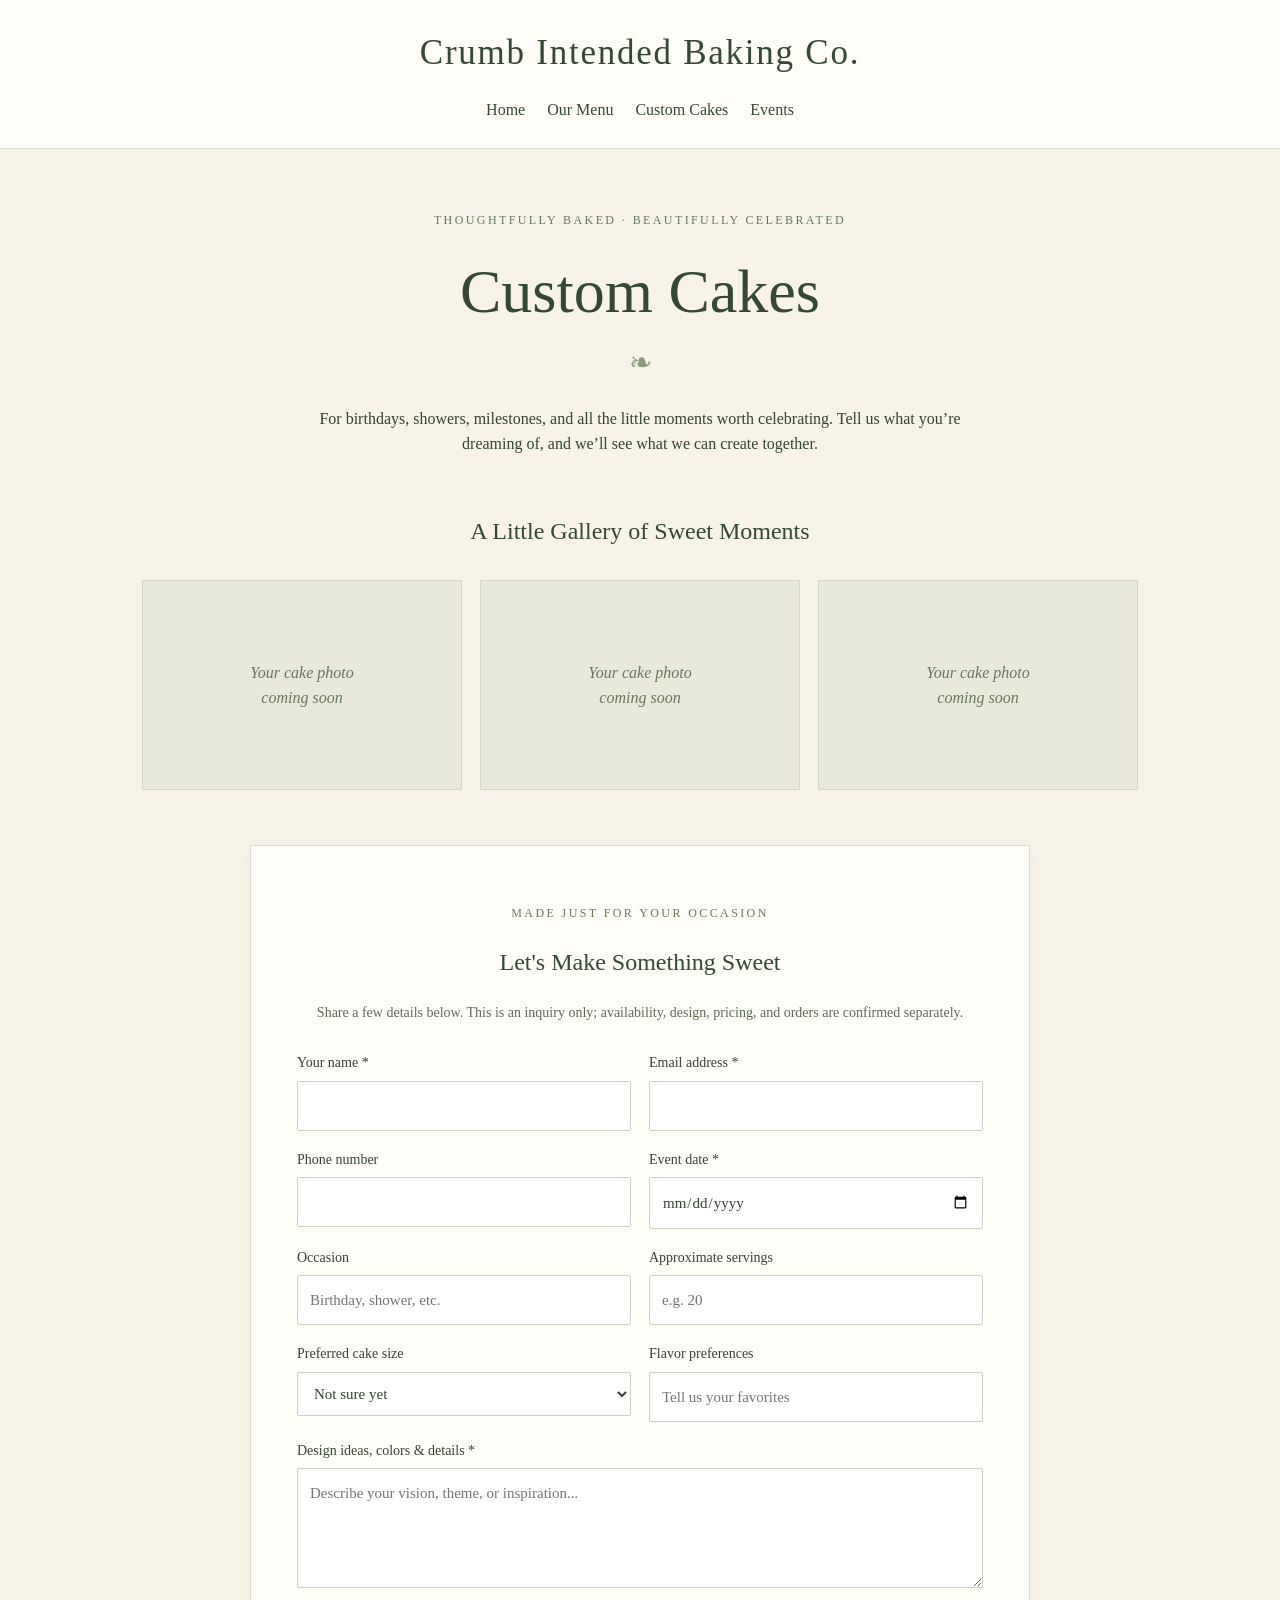
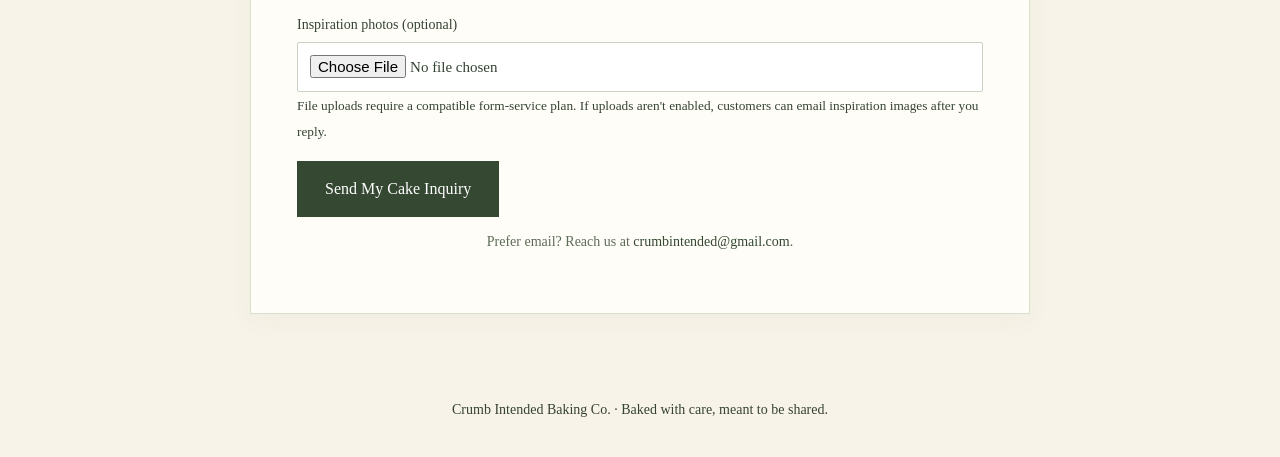
==== custom-cakes.html @ 1f12e5dc "Create custom-cakes.html" ====
<!doctype html>
<html lang="en">
<head>
<meta charset="utf-8"><meta name="viewport" content="width=device-width, initial-scale=1">
<title>Custom Cakes | Crumb Intended Baking Co.</title>
<style>
:root{--cream:#f8f3e8;--sage:#8c9b7b;--olive:#344832;--ink:#354334;--paper:#fffdf7}
*{box-sizing:border-box}body{margin:0;background:var(--cream);color:var(--ink);font-family:Georgia,serif;line-height:1.6}
header{text-align:center;background:var(--paper);padding:25px 15px;border-bottom:1px solid #d8ddcd}
.brand{font-size:clamp(22px,4vw,35px);letter-spacing:.05em;color:var(--olive)}
nav{display:flex;justify-content:center;gap:22px;flex-wrap:wrap;margin-top:16px}a{color:var(--olive);text-decoration:none}nav a:hover{text-decoration:underline}
main{max-width:1040px;margin:auto;padding:50px 22px}h1,h2{text-align:center;font-weight:normal;color:var(--olive)}h1{font-size:clamp(38px,6vw,62px);margin:0}
.eyebrow{text-align:center;letter-spacing:.2em;text-transform:uppercase;font-size:12px;color:#68795e}
.intro{text-align:center;max-width:650px;margin:20px auto 55px}.ornament{text-align:center;font-size:28px;color:var(--sage)}
.gallery{display:grid;grid-template-columns:repeat(3,1fr);gap:18px;margin:30px 0 55px}.placeholder{min-height:210px;background:#e8e9da;border:1px solid #d4d8c5;display:grid;place-items:center;text-align:center;padding:22px;color:#68775e;font-style:italic}
.card{background:var(--paper);border:1px solid #d9dece;padding:clamp(22px,4vw,46px);max-width:780px;margin:auto;box-shadow:0 6px 25px #3448320a}
.note{text-align:center;font-size:14px;color:#5d6b58}form{display:grid;grid-template-columns:1fr 1fr;gap:18px;margin-top:28px}
label{display:block;font-size:14px;margin-bottom:6px}input,select,textarea{width:100%;padding:12px;border:1px solid #cbd2c3;background:#fff;color:var(--ink);font:inherit;font-size:15px;border-radius:2px}textarea{min-height:120px;resize:vertical}
.full{grid-column:1/-1}button{background:var(--olive);color:white;border:0;padding:15px 28px;font:inherit;cursor:pointer}button:hover{background:#4e6848}
footer{text-align:center;padding:35px 15px;font-size:14px}footer a{text-decoration:underline}
@media(max-width:680px){.gallery{grid-template-columns:1fr}form{grid-template-columns:1fr}}
</style>
</head>
<body>
<header><div class="brand">Crumb Intended Baking Co.</div>
<nav><a href="index.html">Home</a><a href="menu.html">Our Menu</a><a href="custom-cakes.html" aria-current="page">Custom Cakes</a><a href="events.html">Events</a></nav></header>
<main>
<p class="eyebrow">Thoughtfully baked · Beautifully celebrated</p>
<h1>Custom Cakes</h1><div class="ornament">❧</div>
<p class="intro">For birthdays, showers, milestones, and all the little moments worth celebrating. Tell us what you’re dreaming of, and we’ll see what we can create together.</p>
<h2>A Little Gallery of Sweet Moments</h2>
<div class="gallery"><div class="placeholder">Your cake photo<br>coming soon</div><div class="placeholder">Your cake photo<br>coming soon</div><div class="placeholder">Your cake photo<br>coming soon</div></div>
<section class="card">
<p class="eyebrow">Made just for your occasion</p><h2>Let's Make Something Sweet</h2>
<p class="note">Share a few details below. This is an inquiry only; availability, design, pricing, and orders are confirmed separately.</p>
<!-- To activate: create a free Formspree form, then replace YOUR_FORM_ID in the action URL with your real form ID. Configure notifications to crumbintended@gmail.com in Formspree. -->
<form action="https://formspree.io/f/YOUR_FORM_ID" method="POST" enctype="multipart/form-data">
<div><label for="name">Your name *</label><input id="name" name="name" autocomplete="name" required></div>
<div><label for="email">Email address *</label><input id="email" name="email" type="email" autocomplete="email" required></div>
<div><label for="phone">Phone number</label><input id="phone" name="phone" type="tel" autocomplete="tel"></div>
<div><label for="date">Event date *</label><input id="date" name="event_date" type="date" required></div>
<div><label for="occasion">Occasion</label><input id="occasion" name="occasion" placeholder="Birthday, shower, etc."></div>
<div><label for="servings">Approximate servings</label><input id="servings" name="servings" type="number" min="1" placeholder="e.g. 20"></div>
<div><label for="size">Preferred cake size</label><select id="size" name="cake_size"><option value="">Not sure yet</option><option>6-inch round</option><option>8-inch round</option><option>10-inch round</option><option>Tiered cake</option><option>Other / please advise</option></select></div>
<div><label for="flavor">Flavor preferences</label><input id="flavor" name="flavors" placeholder="Tell us your favorites"></div>
<div class="full"><label for="design">Design ideas, colors & details *</label><textarea id="design" name="design_ideas" required placeholder="Describe your vision, theme, or inspiration..."></textarea></div>
<div class="full"><label for="photos">Inspiration photos (optional)</label><input id="photos" name="attachment" type="file" accept="image/*"><small>File uploads require a compatible form-service plan. If uploads aren't enabled, customers can email inspiration images after you reply.</small></div>
<div class="full"><button type="submit">Send My Cake Inquiry</button></div>
</form>
<p class="note">Prefer email? Reach us at <a href="mailto:crumbintended@gmail.com">crumbintended@gmail.com</a>.</p>
</section></main>
<footer>Crumb Intended Baking Co. · Baked with care, meant to be shared.</footer>
</body></html>
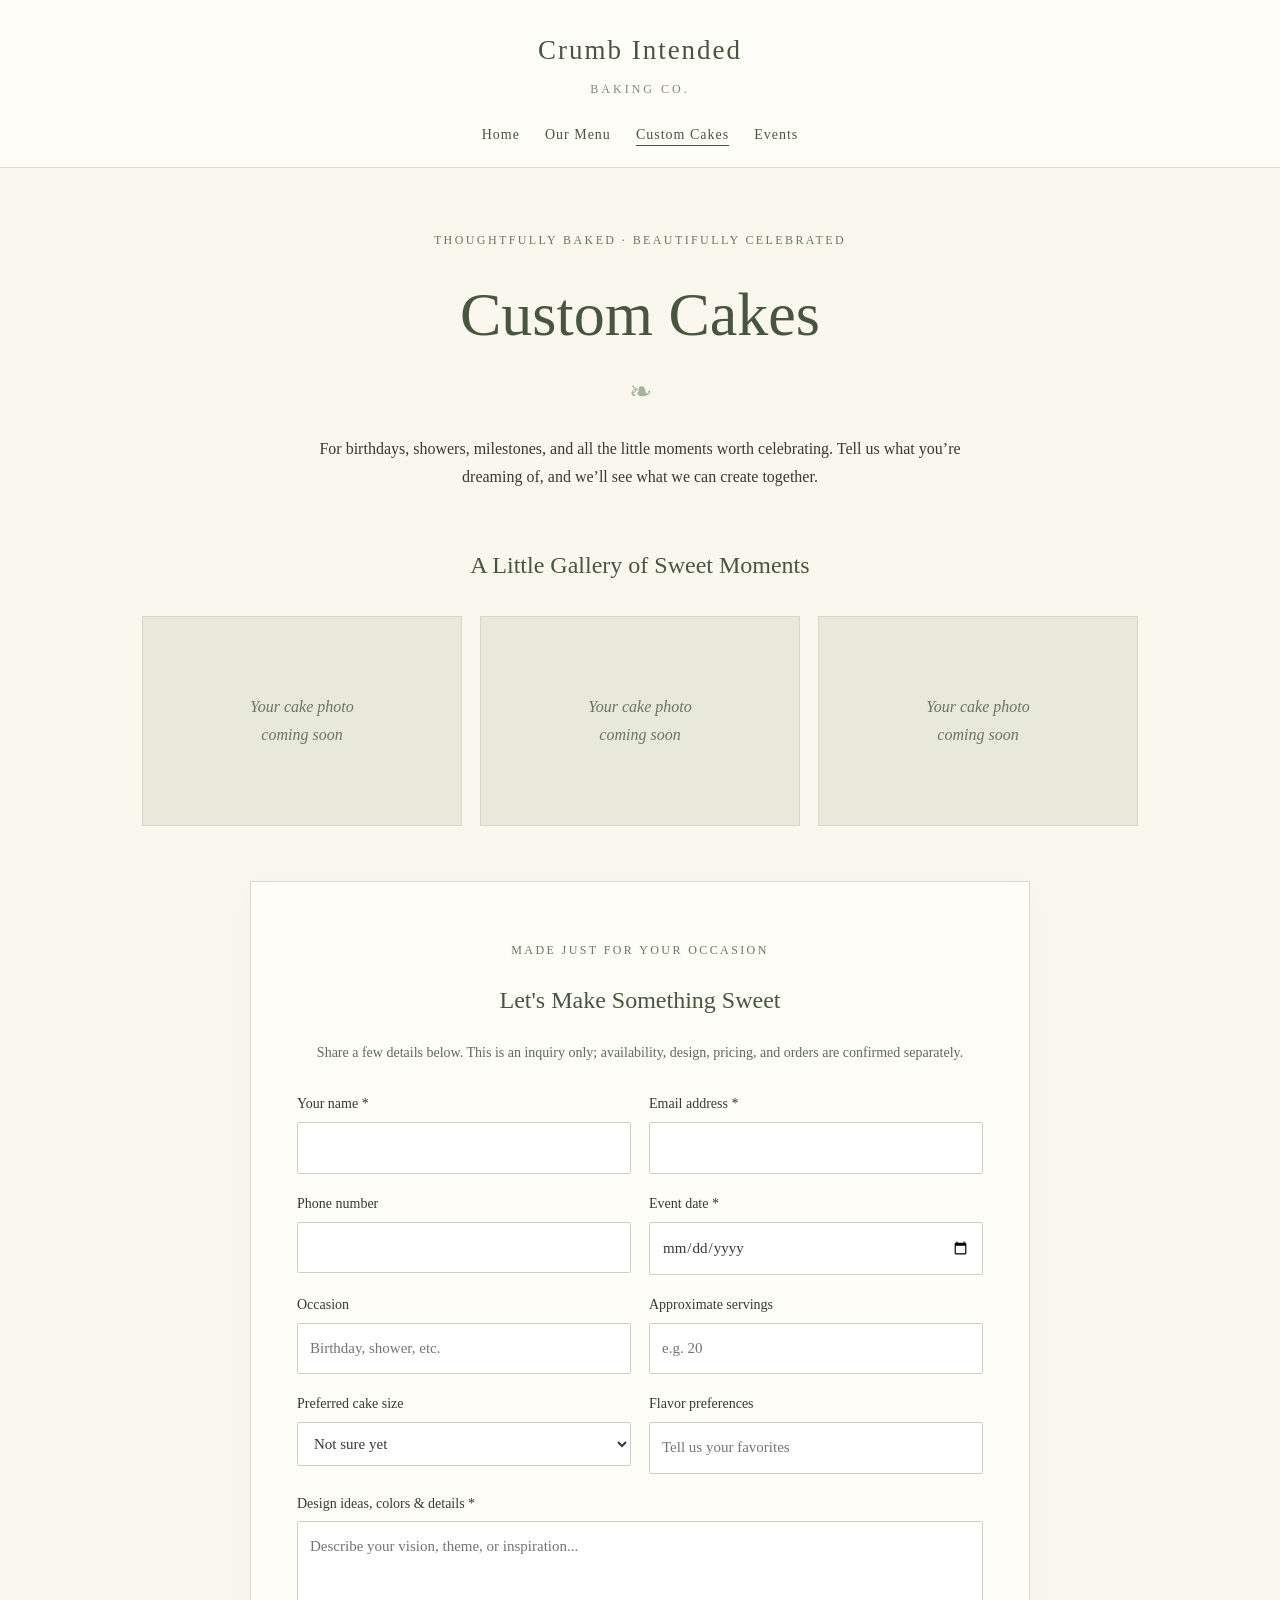
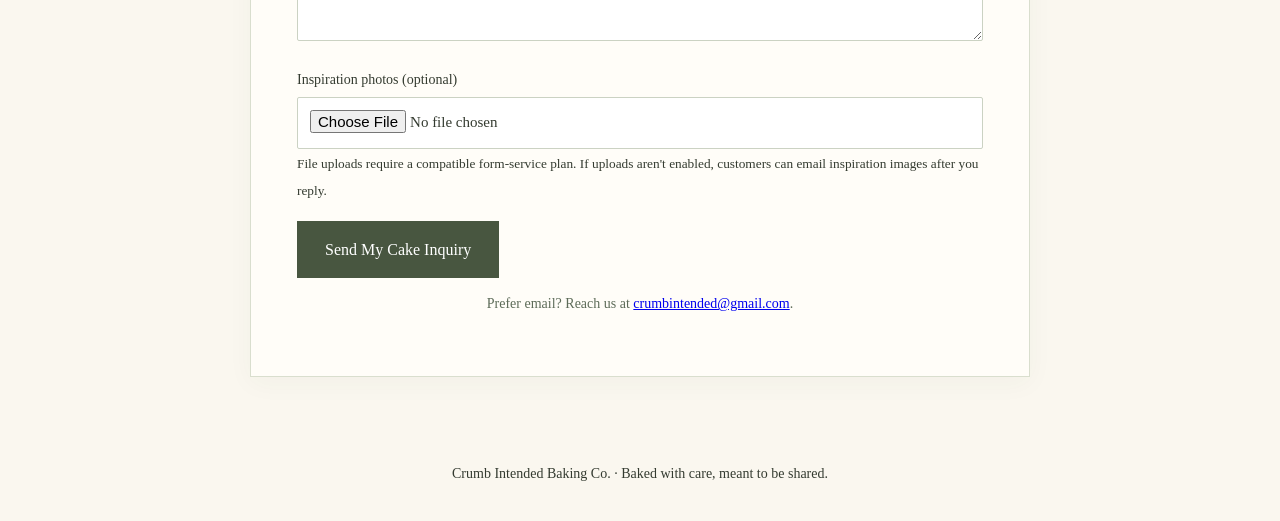
==== commit 6b965383: "Update custom-cakes.html" ====
--- a/custom-cakes.html
+++ b/custom-cakes.html
@@ -4,11 +4,74 @@
 <meta charset="utf-8"><meta name="viewport" content="width=device-width, initial-scale=1">
 <title>Custom Cakes | Crumb Intended Baking Co.</title>
 <style>
-:root{--cream:#f8f3e8;--sage:#8c9b7b;--olive:#344832;--ink:#354334;--paper:#fffdf7}
-*{box-sizing:border-box}body{margin:0;background:var(--cream);color:var(--ink);font-family:Georgia,serif;line-height:1.6}
-header{text-align:center;background:var(--paper);padding:25px 15px;border-bottom:1px solid #d8ddcd}
-.brand{font-size:clamp(22px,4vw,35px);letter-spacing:.05em;color:var(--olive)}
-nav{display:flex;justify-content:center;gap:22px;flex-wrap:wrap;margin-top:16px}a{color:var(--olive);text-decoration:none}nav a:hover{text-decoration:underline}
+
+:root {
+  --cream: #faf7ef;
+  --sage: #a7b49b;
+  --olive: #485640;
+  --dark: #343b30;
+  --white: #fffdf8;
+  --border: #dcded2;
+  --ink: #343b30;
+  --paper: #fffdf8;
+}
+* {
+  box-sizing: border-box;
+}
+body {
+  margin: 0;
+  background: var(--cream);
+  color: var(--dark);
+  font-family: Georgia, "Times New Roman", serif;
+  line-height: 1.7;
+}
+header {
+  background: var(--white);
+  border-bottom: 1px solid var(--border);
+  text-align: center;
+  padding: 28px 20px 20px;
+}
+.brand {
+  color: var(--olive);
+  font-size: 27px;
+  letter-spacing: 2px;
+  text-decoration: none;
+  font-weight: normal;
+}
+.tagline {
+  font-size: 12px;
+  letter-spacing: 3px;
+  text-transform: uppercase;
+  color: #7d8975;
+  margin-top: 5px;
+}
+nav {
+  display: flex;
+  justify-content: center;
+  flex-wrap: wrap;
+  gap: 25px;
+  margin-top: 24px;
+}
+nav a {
+  text-decoration: none;
+  color: var(--olive);
+  font-size: 14px;
+  letter-spacing: 1px;
+}
+nav a:hover,
+nav a.active {
+  text-decoration: underline;
+  text-underline-offset: 6px;
+}
+@media (max-width: 600px) {
+  nav {
+    gap: 15px;
+  }
+  nav a {
+    font-size: 12px;
+  }
+}
+
 main{max-width:1040px;margin:auto;padding:50px 22px}h1,h2{text-align:center;font-weight:normal;color:var(--olive)}h1{font-size:clamp(38px,6vw,62px);margin:0}
 .eyebrow{text-align:center;letter-spacing:.2em;text-transform:uppercase;font-size:12px;color:#68795e}
 .intro{text-align:center;max-width:650px;margin:20px auto 55px}.ornament{text-align:center;font-size:28px;color:var(--sage)}
@@ -22,8 +85,22 @@
 </style>
 </head>
 <body>
-<header><div class="brand">Crumb Intended Baking Co.</div>
-<nav><a href="index.html">Home</a><a href="menu.html">Our Menu</a><a href="custom-cakes.html" aria-current="page">Custom Cakes</a><a href="events.html">Events</a></nav></header>
+
+<header>
+  <a class="brand" href="index.html">
+    Crumb Intended
+  </a>
+  <div class="tagline">
+    Baking Co.
+  </div>
+  <nav>
+    <a href="index.html">Home</a>
+    <a href="menu.html">Our Menu</a>
+    <a href="custom-cakes.html" class="active">Custom Cakes</a>
+    <a href="events.html">Events</a>
+  </nav>
+</header>
+
 <main>
 <p class="eyebrow">Thoughtfully baked · Beautifully celebrated</p>
 <h1>Custom Cakes</h1><div class="ornament">❧</div>
@@ -34,7 +111,7 @@
 <p class="eyebrow">Made just for your occasion</p><h2>Let's Make Something Sweet</h2>
 <p class="note">Share a few details below. This is an inquiry only; availability, design, pricing, and orders are confirmed separately.</p>
 <!-- To activate: create a free Formspree form, then replace YOUR_FORM_ID in the action URL with your real form ID. Configure notifications to crumbintended@gmail.com in Formspree. -->
-<form action="https://formspree.io/f/YOUR_FORM_ID" method="POST" enctype="multipart/form-data">
+<form action="https://formspree.io/f/moeeryva" method="POST" enctype="multipart/form-data">
 <div><label for="name">Your name *</label><input id="name" name="name" autocomplete="name" required></div>
 <div><label for="email">Email address *</label><input id="email" name="email" type="email" autocomplete="email" required></div>
 <div><label for="phone">Phone number</label><input id="phone" name="phone" type="tel" autocomplete="tel"></div>
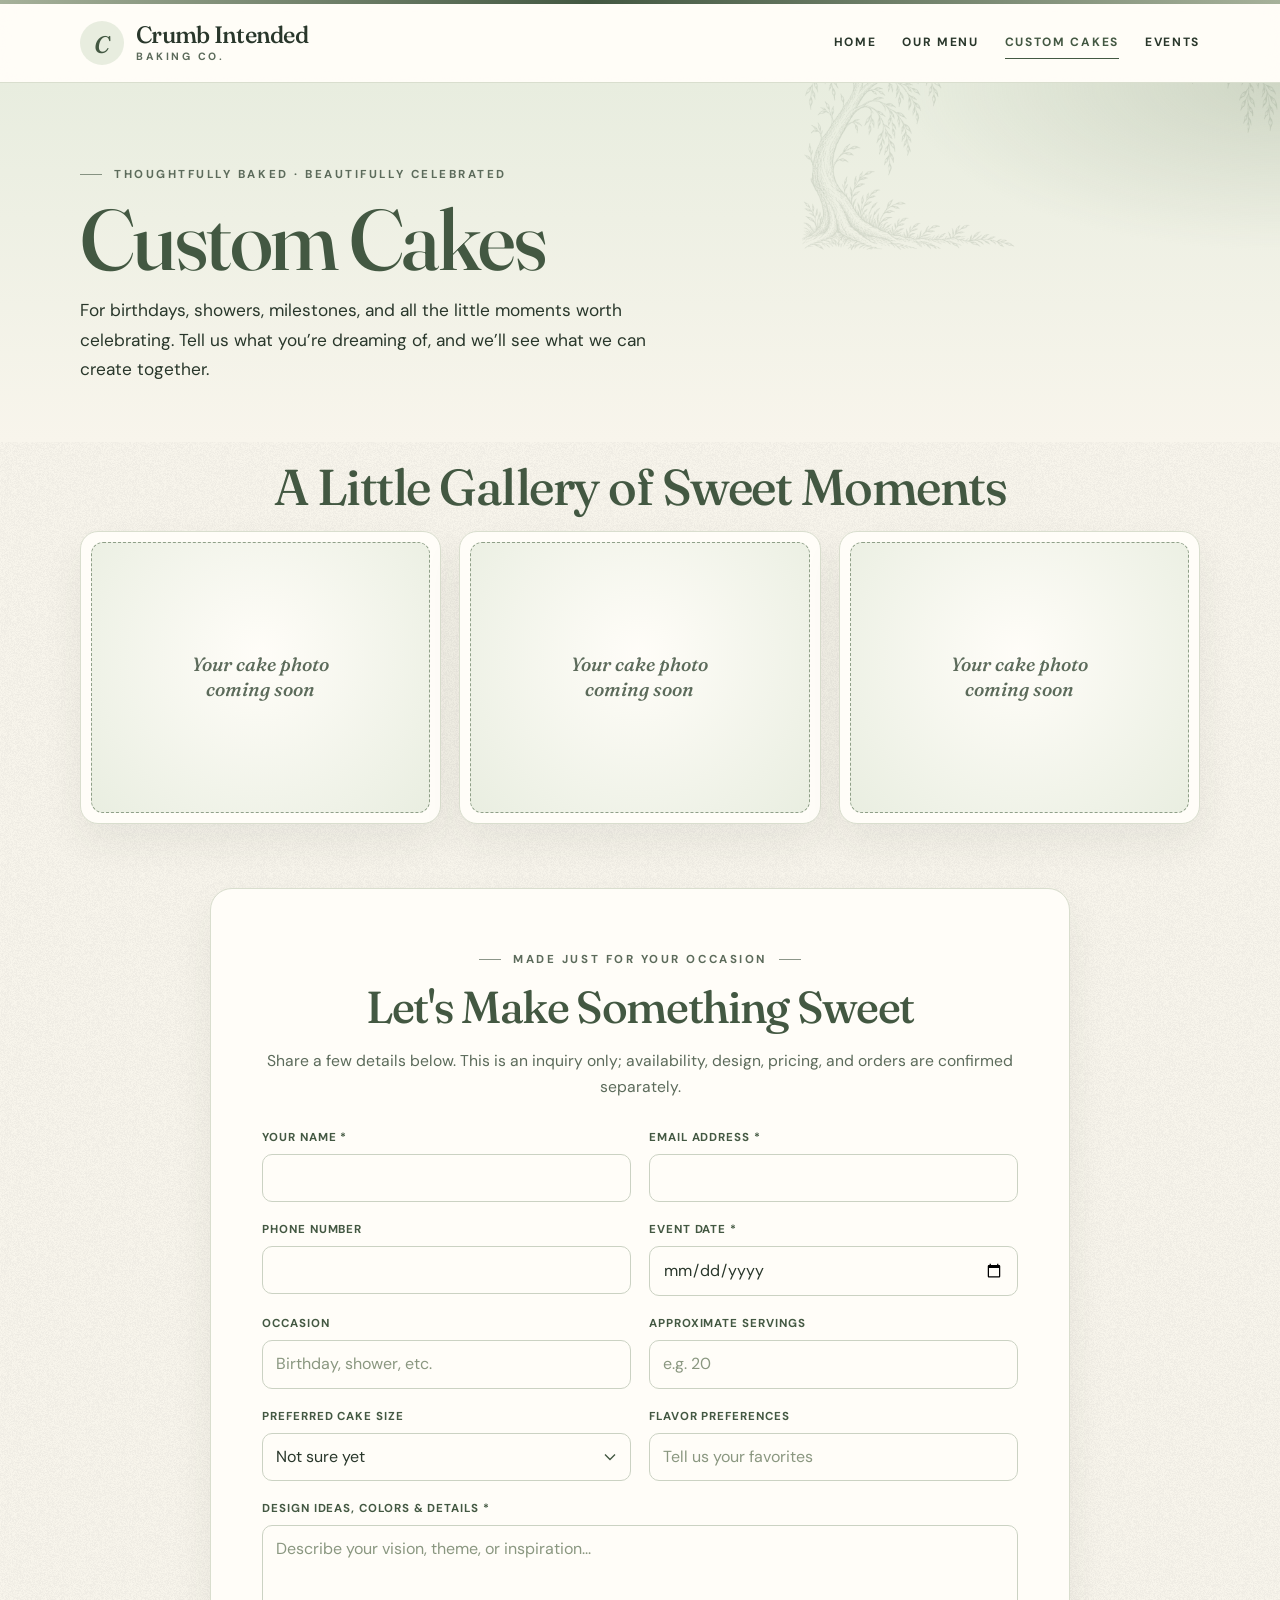
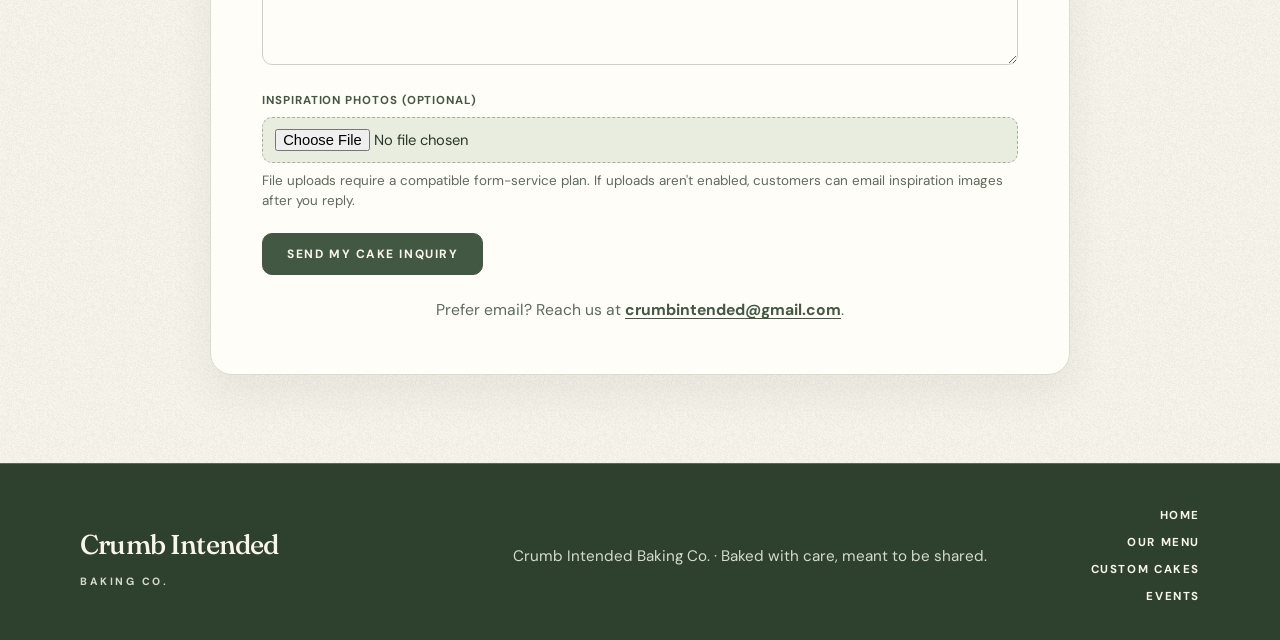
==== commit 57a20327: "Refresh the bakery site with one cream, sage, and olive design. Share a header, type pairing, and fo" ====
--- a/custom-cakes.html
+++ b/custom-cakes.html
@@ -1,130 +1,95 @@
 <!doctype html>
 <html lang="en">
 <head>
-<meta charset="utf-8"><meta name="viewport" content="width=device-width, initial-scale=1">
+<meta charset="utf-8">
+<meta name="viewport" content="width=device-width, initial-scale=1">
+<meta name="description" content="Custom cakes from Crumb Intended Baking Co. for birthdays, showers, milestones, and moments worth celebrating.">
+<meta name="theme-color" content="#f8f5ec">
 <title>Custom Cakes | Crumb Intended Baking Co.</title>
-<style>
-
-:root {
-  --cream: #faf7ef;
-  --sage: #a7b49b;
-  --olive: #485640;
-  --dark: #343b30;
-  --white: #fffdf8;
-  --border: #dcded2;
-  --ink: #343b30;
-  --paper: #fffdf8;
-}
-* {
-  box-sizing: border-box;
-}
-body {
-  margin: 0;
-  background: var(--cream);
-  color: var(--dark);
-  font-family: Georgia, "Times New Roman", serif;
-  line-height: 1.7;
-}
-header {
-  background: var(--white);
-  border-bottom: 1px solid var(--border);
-  text-align: center;
-  padding: 28px 20px 20px;
-}
-.brand {
-  color: var(--olive);
-  font-size: 27px;
-  letter-spacing: 2px;
-  text-decoration: none;
-  font-weight: normal;
-}
-.tagline {
-  font-size: 12px;
-  letter-spacing: 3px;
-  text-transform: uppercase;
-  color: #7d8975;
-  margin-top: 5px;
-}
-nav {
-  display: flex;
-  justify-content: center;
-  flex-wrap: wrap;
-  gap: 25px;
-  margin-top: 24px;
-}
-nav a {
-  text-decoration: none;
-  color: var(--olive);
-  font-size: 14px;
-  letter-spacing: 1px;
-}
-nav a:hover,
-nav a.active {
-  text-decoration: underline;
-  text-underline-offset: 6px;
-}
-@media (max-width: 600px) {
-  nav {
-    gap: 15px;
-  }
-  nav a {
-    font-size: 12px;
-  }
-}
-
-main{max-width:1040px;margin:auto;padding:50px 22px}h1,h2{text-align:center;font-weight:normal;color:var(--olive)}h1{font-size:clamp(38px,6vw,62px);margin:0}
-.eyebrow{text-align:center;letter-spacing:.2em;text-transform:uppercase;font-size:12px;color:#68795e}
-.intro{text-align:center;max-width:650px;margin:20px auto 55px}.ornament{text-align:center;font-size:28px;color:var(--sage)}
-.gallery{display:grid;grid-template-columns:repeat(3,1fr);gap:18px;margin:30px 0 55px}.placeholder{min-height:210px;background:#e8e9da;border:1px solid #d4d8c5;display:grid;place-items:center;text-align:center;padding:22px;color:#68775e;font-style:italic}
-.card{background:var(--paper);border:1px solid #d9dece;padding:clamp(22px,4vw,46px);max-width:780px;margin:auto;box-shadow:0 6px 25px #3448320a}
-.note{text-align:center;font-size:14px;color:#5d6b58}form{display:grid;grid-template-columns:1fr 1fr;gap:18px;margin-top:28px}
-label{display:block;font-size:14px;margin-bottom:6px}input,select,textarea{width:100%;padding:12px;border:1px solid #cbd2c3;background:#fff;color:var(--ink);font:inherit;font-size:15px;border-radius:2px}textarea{min-height:120px;resize:vertical}
-.full{grid-column:1/-1}button{background:var(--olive);color:white;border:0;padding:15px 28px;font:inherit;cursor:pointer}button:hover{background:#4e6848}
-footer{text-align:center;padding:35px 15px;font-size:14px}footer a{text-decoration:underline}
-@media(max-width:680px){.gallery{grid-template-columns:1fr}form{grid-template-columns:1fr}}
-</style>
+<link rel="icon" href="assets/favicon.svg" type="image/svg+xml">
+<link rel="preconnect" href="https://fonts.googleapis.com">
+<link rel="preconnect" href="https://fonts.gstatic.com" crossorigin>
+<link href="https://fonts.googleapis.com/css2?family=DM+Sans:ital,opsz,wght@0,9..40,400;0,9..40,500;0,9..40,600;0,9..40,700;1,9..40,400&family=Fraunces:ital,opsz,wght@0,9..144,500;0,9..144,600;1,9..144,500&display=swap" rel="stylesheet">
+<link rel="stylesheet" href="styles.css">
 </head>
 <body>
-
-<header>
-  <a class="brand" href="index.html">
-    Crumb Intended
-  </a>
-  <div class="tagline">
-    Baking Co.
+<a class="skip" href="#main">Skip to content</a>
+<header class="site-header">
+  <div class="header-accent" aria-hidden="true"></div>
+  <div class="wrap header-bar">
+    <a class="brand" href="index.html">
+      <span class="brand-mark" aria-hidden="true">C</span>
+      <span class="brand-text">Crumb Intended<small>Baking Co.</small></span>
+    </a>
+    <button class="nav-toggle" type="button" aria-expanded="false" aria-controls="site-nav" aria-label="Open menu">
+      <span class="nav-toggle-bars" aria-hidden="true"></span>
+      <span class="nav-toggle-label">Menu</span>
+    </button>
+    <nav class="site-nav" id="site-nav" aria-label="Main navigation">
+      <a href="index.html">Home</a>
+      <a href="menu.html">Our Menu</a>
+      <a href="custom-cakes.html" aria-current="page">Custom Cakes</a>
+      <a href="events.html">Events</a>
+    </nav>
   </div>
-  <nav>
-    <a href="index.html">Home</a>
-    <a href="menu.html">Our Menu</a>
-    <a href="custom-cakes.html" class="active">Custom Cakes</a>
-    <a href="events.html">Events</a>
-  </nav>
 </header>
-
-<main>
-<p class="eyebrow">Thoughtfully baked · Beautifully celebrated</p>
-<h1>Custom Cakes</h1><div class="ornament">❧</div>
-<p class="intro">For birthdays, showers, milestones, and all the little moments worth celebrating. Tell us what you’re dreaming of, and we’ll see what we can create together.</p>
-<h2>A Little Gallery of Sweet Moments</h2>
-<div class="gallery"><div class="placeholder">Your cake photo<br>coming soon</div><div class="placeholder">Your cake photo<br>coming soon</div><div class="placeholder">Your cake photo<br>coming soon</div></div>
-<section class="card">
-<p class="eyebrow">Made just for your occasion</p><h2>Let's Make Something Sweet</h2>
-<p class="note">Share a few details below. This is an inquiry only; availability, design, pricing, and orders are confirmed separately.</p>
-<!-- To activate: create a free Formspree form, then replace YOUR_FORM_ID in the action URL with your real form ID. Configure notifications to crumbintended@gmail.com in Formspree. -->
-<form action="https://formspree.io/f/moeeryva" method="POST" enctype="multipart/form-data">
-<div><label for="name">Your name *</label><input id="name" name="name" autocomplete="name" required></div>
-<div><label for="email">Email address *</label><input id="email" name="email" type="email" autocomplete="email" required></div>
-<div><label for="phone">Phone number</label><input id="phone" name="phone" type="tel" autocomplete="tel"></div>
-<div><label for="date">Event date *</label><input id="date" name="event_date" type="date" required></div>
-<div><label for="occasion">Occasion</label><input id="occasion" name="occasion" placeholder="Birthday, shower, etc."></div>
-<div><label for="servings">Approximate servings</label><input id="servings" name="servings" type="number" min="1" placeholder="e.g. 20"></div>
-<div><label for="size">Preferred cake size</label><select id="size" name="cake_size"><option value="">Not sure yet</option><option>6-inch round</option><option>8-inch round</option><option>10-inch round</option><option>Tiered cake</option><option>Other / please advise</option></select></div>
-<div><label for="flavor">Flavor preferences</label><input id="flavor" name="flavors" placeholder="Tell us your favorites"></div>
-<div class="full"><label for="design">Design ideas, colors & details *</label><textarea id="design" name="design_ideas" required placeholder="Describe your vision, theme, or inspiration..."></textarea></div>
-<div class="full"><label for="photos">Inspiration photos (optional)</label><input id="photos" name="attachment" type="file" accept="image/*"><small>File uploads require a compatible form-service plan. If uploads aren't enabled, customers can email inspiration images after you reply.</small></div>
-<div class="full"><button type="submit">Send My Cake Inquiry</button></div>
-</form>
-<p class="note">Prefer email? Reach us at <a href="mailto:crumbintended@gmail.com">crumbintended@gmail.com</a>.</p>
-</section></main>
-<footer>Crumb Intended Baking Co. · Baked with care, meant to be shared.</footer>
-</body></html>
+<main id="main">
+  <section class="page-hero">
+    <img class="page-hero-willow" src="assets/willow.webp" alt="" width="1600" height="716" aria-hidden="true">
+    <div class="wrap">
+      <p class="eyebrow">Thoughtfully baked · Beautifully celebrated</p>
+      <h1>Custom Cakes</h1>
+      <p class="lede">For birthdays, showers, milestones, and all the little moments worth celebrating. Tell us what you’re dreaming of, and we’ll see what we can create together.</p>
+    </div>
+  </section>
+  <div class="wrap page-body">
+    <h2 class="section-title center">A Little Gallery of Sweet Moments</h2>
+    <div class="gallery">
+      <div class="frame"><div class="frame-mat">Your cake photo<br>coming soon</div></div>
+      <div class="frame"><div class="frame-mat">Your cake photo<br>coming soon</div></div>
+      <div class="frame"><div class="frame-mat">Your cake photo<br>coming soon</div></div>
+    </div>
+    <section class="inquiry">
+      <div class="inquiry-head center">
+        <p class="eyebrow">Made just for your occasion</p>
+        <h2 class="section-title">Let's Make Something Sweet</h2>
+        <p class="note">Share a few details below. This is an inquiry only; availability, design, pricing, and orders are confirmed separately.</p>
+      </div>
+      <!-- To activate: create a free Formspree form, then replace YOUR_FORM_ID in the action URL with your real form ID. Configure notifications to crumbintended@gmail.com in Formspree. -->
+      <form action="https://formspree.io/f/moeeryva" method="POST" enctype="multipart/form-data">
+        <div class="form-grid">
+          <div class="field"><label for="name">Your name *</label><input id="name" name="name" autocomplete="name" required></div>
+          <div class="field"><label for="email">Email address *</label><input id="email" name="email" type="email" autocomplete="email" required></div>
+          <div class="field"><label for="phone">Phone number</label><input id="phone" name="phone" type="tel" autocomplete="tel"></div>
+          <div class="field"><label for="date">Event date *</label><input id="date" name="event_date" type="date" required></div>
+          <div class="field"><label for="occasion">Occasion</label><input id="occasion" name="occasion" placeholder="Birthday, shower, etc."></div>
+          <div class="field"><label for="servings">Approximate servings</label><input id="servings" name="servings" type="number" min="1" placeholder="e.g. 20"></div>
+          <div class="field"><label for="size">Preferred cake size</label><select id="size" name="cake_size"><option value="">Not sure yet</option><option>6-inch round</option><option>8-inch round</option><option>10-inch round</option><option>Tiered cake</option><option>Other / please advise</option></select></div>
+          <div class="field"><label for="flavor">Flavor preferences</label><input id="flavor" name="flavors" placeholder="Tell us your favorites"></div>
+          <div class="field full"><label for="design">Design ideas, colors &amp; details *</label><textarea id="design" name="design_ideas" required placeholder="Describe your vision, theme, or inspiration..."></textarea></div>
+          <div class="field full"><label for="photos">Inspiration photos (optional)</label><input id="photos" name="attachment" type="file" accept="image/*"><small>File uploads require a compatible form-service plan. If uploads aren't enabled, customers can email inspiration images after you reply.</small></div>
+          <div class="field full form-actions"><button class="button" type="submit">Send My Cake Inquiry</button></div>
+        </div>
+      </form>
+      <p class="note email-note">Prefer email? Reach us at <a href="mailto:crumbintended@gmail.com">crumbintended@gmail.com</a>.</p>
+    </section>
+  </div>
+</main>
+<footer class="site-footer">
+  <div class="wrap footer-grid">
+    <div>
+      <p class="footer-name">Crumb Intended</p>
+      <p class="footer-tag">Baking Co.</p>
+    </div>
+    <p class="footer-note">Crumb Intended Baking Co. · Baked with care, meant to be shared.</p>
+    <nav class="footer-nav" aria-label="Footer">
+      <a href="index.html">Home</a>
+      <a href="menu.html">Our Menu</a>
+      <a href="custom-cakes.html">Custom Cakes</a>
+      <a href="events.html">Events</a>
+    </nav>
+  </div>
+</footer>
+<script src="site.js"></script>
+</body>
+</html>
--- a/styles.css
+++ b/styles.css
@@ -0,0 +1,1040 @@
+/* Crumb Intended
+   Palette is the existing creams, sage, and olive — tints and shades only. */
+
+:root {
+  --cream: #f8f5ec;
+  --cream-deep: #efe8d6;
+  --paper: #fffdf8;
+  --mist: #e8eddf;
+  --sage: #a6b19a;
+  --sage-deep: #5c6b5b;
+  --sage-soft: #d5dccb;
+  --line: #d9dece;
+  --olive: #435842;
+  --olive-deep: #2e412f;
+  --ink: #29372b;
+  --muted: #5c6b5b;
+  --shadow: 0 18px 40px rgba(41, 55, 43, 0.07);
+  --header-h: 86px;
+  color-scheme: light;
+}
+
+* { box-sizing: border-box; }
+
+html { scroll-behavior: smooth; }
+
+body {
+  margin: 0;
+  min-height: 100vh;
+  display: flex;
+  flex-direction: column;
+  background-color: var(--cream);
+  background-image: url("assets/grain.png");
+  background-blend-mode: multiply;
+  color: var(--ink);
+  font-family: "DM Sans", "Segoe UI", sans-serif;
+  font-size: 17px;
+  line-height: 1.65;
+  -webkit-font-smoothing: antialiased;
+}
+
+main { flex: 1; }
+
+img { max-width: 100%; height: auto; }
+
+p { margin: 0; }
+
+a { color: inherit; }
+
+::selection {
+  background: var(--sage-soft);
+  color: var(--ink);
+}
+
+:focus-visible {
+  outline: 2px solid var(--olive);
+  outline-offset: 3px;
+}
+
+.skip {
+  position: absolute;
+  left: 16px;
+  top: -48px;
+  z-index: 80;
+  background: var(--olive);
+  color: var(--cream);
+  padding: 8px 14px;
+  border-radius: 8px;
+  text-decoration: none;
+}
+
+.skip:focus { top: 12px; }
+
+.wrap {
+  width: min(1120px, calc(100% - 48px));
+  margin-inline: auto;
+}
+
+.narrow {
+  width: min(720px, calc(100% - 48px));
+  margin-inline: auto;
+}
+
+/* Header */
+
+.site-header {
+  position: sticky;
+  top: 0;
+  z-index: 40;
+  background: rgba(255, 253, 248, 0.94);
+  backdrop-filter: blur(14px);
+  border-bottom: 1px solid var(--line);
+}
+
+.header-accent {
+  height: 4px;
+  background: linear-gradient(90deg, var(--sage) 0%, var(--olive) 46%, var(--sage) 100%);
+}
+
+.header-bar {
+  display: flex;
+  align-items: center;
+  justify-content: space-between;
+  gap: 24px;
+  min-height: 78px;
+}
+
+.brand {
+  display: flex;
+  align-items: center;
+  gap: 12px;
+  text-decoration: none;
+  color: var(--ink);
+}
+
+.brand-mark {
+  width: 44px;
+  height: 44px;
+  flex: none;
+  display: grid;
+  place-items: center;
+  border-radius: 50%;
+  background: var(--mist);
+  color: var(--olive);
+  font-family: Fraunces, Georgia, serif;
+  font-style: italic;
+  font-weight: 500;
+  font-size: 1.5rem;
+  line-height: 1;
+  padding-top: 3px;
+  transition: background 0.25s ease;
+}
+
+.brand-text {
+  font-family: Fraunces, Georgia, serif;
+  font-weight: 500;
+  font-size: 1.48rem;
+  line-height: 0.95;
+  letter-spacing: -0.03em;
+}
+
+.brand-text small {
+  display: block;
+  margin-top: 6px;
+  font-family: "DM Sans", sans-serif;
+  font-size: 0.66rem;
+  font-weight: 700;
+  letter-spacing: 0.24em;
+  text-transform: uppercase;
+  color: var(--sage-deep);
+}
+
+.site-nav {
+  display: flex;
+  align-items: center;
+  gap: 26px;
+}
+
+.site-nav a {
+  position: relative;
+  text-decoration: none;
+  font-size: 0.75rem;
+  font-weight: 700;
+  letter-spacing: 0.14em;
+  text-transform: uppercase;
+  color: var(--ink);
+  padding: 8px 0;
+}
+
+.site-nav a::after {
+  content: "";
+  position: absolute;
+  left: 0;
+  right: 0;
+  bottom: 2px;
+  height: 1px;
+  background: var(--olive);
+  transform: scaleX(0);
+  transform-origin: left center;
+  transition: transform 0.25s ease;
+}
+
+.site-nav a:hover::after,
+.site-nav a[aria-current="page"]::after {
+  transform: scaleX(1);
+}
+
+.site-nav a[aria-current="page"] { color: var(--olive); }
+
+.nav-toggle {
+  display: none;
+  align-items: center;
+  gap: 10px;
+  border: 1px solid var(--line);
+  background: var(--paper);
+  color: var(--olive);
+  border-radius: 999px;
+  padding: 9px 14px;
+  font-family: inherit;
+  font-size: 0.72rem;
+  font-weight: 700;
+  letter-spacing: 0.14em;
+  text-transform: uppercase;
+  cursor: pointer;
+}
+
+.nav-toggle-bars,
+.nav-toggle-bars::before,
+.nav-toggle-bars::after {
+  display: block;
+  width: 16px;
+  height: 1.5px;
+  background: var(--olive);
+  border-radius: 2px;
+  position: relative;
+  transition: transform 0.2s ease, opacity 0.2s ease, top 0.2s ease;
+}
+
+.nav-toggle-bars::before,
+.nav-toggle-bars::after {
+  content: "";
+  position: absolute;
+  left: 0;
+}
+
+.nav-toggle-bars::before { top: -6px; }
+.nav-toggle-bars::after { top: 6px; }
+
+.nav-toggle[aria-expanded="true"] .nav-toggle-bars { background: transparent; }
+
+.nav-toggle[aria-expanded="true"] .nav-toggle-bars::before {
+  top: 0;
+  transform: rotate(45deg);
+}
+
+.nav-toggle[aria-expanded="true"] .nav-toggle-bars::after {
+  top: 0;
+  transform: rotate(-45deg);
+}
+
+/* Type */
+
+.eyebrow {
+  display: inline-flex;
+  align-items: center;
+  gap: 12px;
+  margin: 0 0 14px;
+  color: var(--sage-deep);
+  font-size: 0.72rem;
+  font-weight: 700;
+  letter-spacing: 0.22em;
+  text-transform: uppercase;
+}
+
+.eyebrow::before,
+.center .eyebrow::after,
+.invite .eyebrow::after {
+  content: "";
+  width: 22px;
+  height: 1px;
+  background: currentColor;
+  opacity: 0.7;
+}
+
+h1, h2, h3 {
+  font-family: Fraunces, Georgia, serif;
+  font-weight: 500;
+  letter-spacing: -0.03em;
+  color: var(--ink);
+}
+
+.lede {
+  font-size: 1.08rem;
+  line-height: 1.7;
+  max-width: 38rem;
+}
+
+.center { text-align: center; }
+.center .lede { margin-inline: auto; }
+
+.section-title {
+  font-size: clamp(2.1rem, 4vw, 3.15rem);
+  line-height: 1.08;
+  margin: 0 0 16px;
+  color: var(--olive);
+}
+
+/* Buttons */
+
+.button {
+  display: inline-flex;
+  align-items: center;
+  justify-content: center;
+  gap: 8px;
+  appearance: none;
+  border: 1px solid var(--olive);
+  background: var(--olive);
+  color: var(--cream);
+  text-decoration: none;
+  padding: 14px 24px;
+  border-radius: 10px;
+  font-family: inherit;
+  font-size: 0.75rem;
+  font-weight: 700;
+  letter-spacing: 0.13em;
+  text-transform: uppercase;
+  line-height: 1;
+  cursor: pointer;
+  transition: background 0.2s ease, color 0.2s ease, transform 0.2s ease, box-shadow 0.2s ease, border-color 0.2s ease;
+}
+
+.button.ghost {
+  background: rgba(255, 253, 248, 0.82);
+  color: var(--olive);
+}
+
+.button.light {
+  background: var(--cream);
+  color: var(--olive);
+  border-color: var(--cream);
+}
+
+.actions {
+  display: flex;
+  flex-wrap: wrap;
+  gap: 12px;
+  margin-top: 28px;
+}
+
+.text-link {
+  display: inline-flex;
+  align-items: center;
+  margin-top: 22px;
+  font-weight: 700;
+  font-size: 0.95rem;
+  color: var(--olive);
+  text-decoration: none;
+  border-bottom: 1px solid transparent;
+  transition: border-color 0.2s ease, transform 0.2s ease;
+}
+
+/* Hero */
+
+.hero {
+  position: relative;
+  overflow: hidden;
+  background:
+    radial-gradient(680px 460px at 8% 55%, rgba(166, 177, 154, 0.34), transparent 68%),
+    linear-gradient(180deg, #f3efe4 0%, var(--cream) 78%);
+}
+
+.hero-layout {
+  position: relative;
+  z-index: 1;
+  display: grid;
+  grid-template-columns: minmax(0, 1fr) minmax(300px, 560px);
+  align-items: center;
+  gap: 12px 36px;
+  padding: 42px 0 68px;
+}
+
+.hero-art { min-width: 0; }
+
+.willow {
+  display: block;
+  width: calc(100% + max(0px, (100vw - 1120px) / 2 - 20px));
+  max-width: none;
+  height: auto;
+  margin-left: calc(-1 * max(0px, (100vw - 1120px) / 2 - 20px));
+  pointer-events: none;
+  user-select: none;
+}
+
+.hero-copy { position: relative; }
+
+.hero h1 {
+  margin: 0 0 18px;
+  font-size: clamp(2.9rem, 4.3vw, 4.35rem);
+  line-height: 0.98;
+  color: var(--ink);
+}
+
+.hero h1 .line-soft {
+  display: block;
+  font-style: italic;
+  font-weight: 500;
+  color: var(--olive);
+}
+
+.hero .lede { color: var(--ink); }
+
+.hero-copy > * {
+  animation: rise 0.75s ease both;
+}
+
+.hero-copy > *:nth-child(2) { animation-delay: 0.08s; }
+.hero-copy > *:nth-child(3) { animation-delay: 0.16s; }
+.hero-copy > *:nth-child(4) { animation-delay: 0.24s; }
+
+@keyframes rise {
+  from { opacity: 0; transform: translateY(12px); }
+  to { opacity: 1; transform: none; }
+}
+
+/* Home sections */
+
+.section { padding: 88px 0; }
+
+.section-mist {
+  background:
+    linear-gradient(180deg, rgba(232, 237, 223, 0.2), rgba(232, 237, 223, 0.95) 12%, #e7ecde 100%);
+}
+
+.cards {
+  display: grid;
+  grid-template-columns: repeat(3, 1fr);
+  gap: 22px;
+  margin-top: 42px;
+  text-align: left;
+}
+
+.card {
+  position: relative;
+  display: flex;
+  flex-direction: column;
+  background: var(--paper);
+  border: 1px solid var(--line);
+  border-radius: 18px;
+  padding: 28px 26px 26px;
+  box-shadow: 0 1px 0 rgba(255, 253, 248, 0.8) inset;
+  overflow: hidden;
+  transition: transform 0.25s ease, box-shadow 0.25s ease, border-color 0.25s ease;
+}
+
+.card::before {
+  content: "";
+  position: absolute;
+  left: 0;
+  top: 0;
+  bottom: 0;
+  width: 4px;
+  background: linear-gradient(180deg, var(--sage), var(--olive));
+}
+
+.card-index {
+  font-family: Fraunces, Georgia, serif;
+  font-style: italic;
+  font-size: 1.35rem;
+  color: var(--sage-deep);
+  margin-bottom: 14px;
+}
+
+.card h3 {
+  margin: 0 0 10px;
+  font-size: 1.85rem;
+  line-height: 1.1;
+  color: var(--olive);
+}
+
+.card p {
+  flex: 1;
+  color: var(--muted);
+  font-size: 0.98rem;
+}
+
+.story {
+  padding-top: 78px;
+  padding-bottom: 96px;
+}
+
+.story .lede {
+  font-size: 1.22rem;
+  color: var(--ink);
+}
+
+.ornament {
+  display: flex;
+  align-items: center;
+  justify-content: center;
+  gap: 14px;
+  width: min(240px, 70%);
+  margin: 0 auto 22px;
+}
+
+.ornament::before,
+.ornament::after {
+  content: "";
+  height: 1px;
+  flex: 1;
+  background: var(--sage);
+}
+
+.ornament span {
+  width: 7px;
+  height: 7px;
+  border: 1.5px solid var(--olive);
+  transform: rotate(45deg);
+}
+
+/* Inner page hero */
+
+.page-hero {
+  position: relative;
+  overflow: hidden;
+  padding: 72px 0 58px;
+  background:
+    radial-gradient(540px 240px at 100% 0%, rgba(166, 177, 154, 0.38), transparent 70%),
+    linear-gradient(180deg, #e8eddf 0%, var(--cream) 100%);
+}
+
+.page-hero-willow {
+  position: absolute;
+  width: 560px;
+  max-width: none;
+  right: -80px;
+  top: -70px;
+  opacity: 0.2;
+  pointer-events: none;
+  user-select: none;
+}
+
+.page-hero h1 {
+  margin: 0 0 16px;
+  font-size: clamp(3.1rem, 7vw, 5.35rem);
+  line-height: 0.96;
+  color: var(--olive);
+}
+
+.page-body { padding: 18px 0 88px; }
+
+/* Menu */
+
+.menu-block {
+  background: var(--paper);
+  border: 1px solid var(--line);
+  border-radius: 20px;
+  padding: clamp(22px, 3vw, 36px);
+  margin: 0 0 22px;
+  box-shadow: var(--shadow);
+}
+
+.menu-block-head { margin-bottom: 8px; }
+
+.menu-block h2 {
+  display: flex;
+  align-items: center;
+  gap: 16px;
+  margin: 0 0 6px;
+  font-size: clamp(2rem, 3vw, 2.5rem);
+  color: var(--olive);
+}
+
+.menu-block h2::after {
+  content: "";
+  flex: 1;
+  height: 1px;
+  background: var(--line);
+}
+
+.section-intro {
+  color: var(--muted);
+  margin: 0 0 8px;
+}
+
+.menu-grid {
+  display: grid;
+  grid-template-columns: 1fr 1fr;
+  gap: 6px 28px;
+}
+
+.item {
+  padding: 16px 14px;
+  border-radius: 12px;
+  transition: background 0.2s ease, box-shadow 0.2s ease;
+}
+
+.item h3 {
+  margin: 0 0 4px;
+  font-size: 1.32rem;
+  line-height: 1.2;
+  color: var(--ink);
+}
+
+.item p {
+  margin: 0;
+  color: var(--muted);
+  font-size: 0.98rem;
+}
+
+.menu-block.soon {
+  background:
+    linear-gradient(180deg, rgba(232, 237, 223, 0.85), rgba(248, 245, 236, 0.95));
+  border-style: dashed;
+  border-color: var(--sage);
+}
+
+.soon .item {
+  background: var(--paper);
+  border: 1px solid var(--line);
+}
+
+.fine-print {
+  margin-top: 8px;
+  text-align: center;
+  color: var(--muted);
+  font-size: 0.88rem;
+}
+
+/* Custom cakes */
+
+.gallery {
+  display: grid;
+  grid-template-columns: repeat(3, 1fr);
+  gap: 18px;
+  margin: 8px 0 64px;
+}
+
+.frame {
+  background: var(--paper);
+  border: 1px solid var(--line);
+  border-radius: 18px;
+  padding: 10px;
+  box-shadow: var(--shadow);
+  transition: transform 0.25s ease, box-shadow 0.25s ease;
+}
+
+.frame-mat {
+  aspect-ratio: 5 / 4;
+  display: grid;
+  place-items: center;
+  text-align: center;
+  padding: 18px;
+  border-radius: 12px;
+  border: 1px dashed rgba(112, 133, 106, 0.75);
+  background:
+    radial-gradient(circle at 50% 42%, rgba(255, 253, 248, 0.95), rgba(232, 237, 223, 0.95));
+  color: var(--sage-deep);
+  font-family: Fraunces, Georgia, serif;
+  font-style: italic;
+  font-weight: 500;
+  font-size: 1.2rem;
+  line-height: 1.35;
+}
+
+.inquiry {
+  max-width: 860px;
+  margin: 0 auto;
+  background: var(--paper);
+  border: 1px solid var(--line);
+  border-radius: 22px;
+  padding: clamp(26px, 4vw, 52px);
+  box-shadow: var(--shadow);
+}
+
+.inquiry-head .section-title { font-size: clamp(2rem, 4vw, 2.8rem); }
+
+.note {
+  color: var(--muted);
+  font-size: 0.98rem;
+}
+
+.email-note {
+  margin-top: 22px;
+  text-align: center;
+}
+
+.email-note a {
+  color: var(--olive);
+  font-weight: 700;
+  text-underline-offset: 3px;
+}
+
+.form-grid {
+  display: grid;
+  grid-template-columns: 1fr 1fr;
+  gap: 18px 18px;
+  margin-top: 28px;
+  text-align: left;
+}
+
+.field label {
+  display: block;
+  margin-bottom: 7px;
+  font-size: 0.72rem;
+  font-weight: 700;
+  letter-spacing: 0.08em;
+  text-transform: uppercase;
+  color: var(--olive);
+}
+
+.field input,
+.field select,
+.field textarea {
+  width: 100%;
+  padding: 12px 13px;
+  border: 1px solid #cbd2c3;
+  border-radius: 10px;
+  background: #fffdf8;
+  color: var(--ink);
+  font: inherit;
+  font-size: 16px;
+  line-height: 1.4;
+  transition: border-color 0.2s ease, box-shadow 0.2s ease;
+}
+
+.field textarea {
+  min-height: 140px;
+  resize: vertical;
+}
+
+.field input::placeholder,
+.field textarea::placeholder {
+  color: #8a9780;
+  opacity: 1;
+}
+
+.field input:focus-visible,
+.field select:focus-visible,
+.field textarea:focus-visible {
+  outline: none;
+  border-color: var(--olive);
+  box-shadow: 0 0 0 4px rgba(166, 177, 154, 0.4);
+}
+
+.field select {
+  appearance: none;
+  background-image: url("data:image/svg+xml,%3Csvg xmlns='http://www.w3.org/2000/svg' viewBox='0 0 12 8'%3E%3Cpath fill='none' stroke='%23435842' stroke-width='1.4' d='M1 1.5 6 6.5 11 1.5'/%3E%3C/svg%3E");
+  background-repeat: no-repeat;
+  background-position: right 14px center;
+  background-size: 12px;
+  padding-right: 36px;
+}
+
+.field input[type="file"] {
+  padding: 11px 12px;
+  background: var(--mist);
+  border-style: dashed;
+  border-color: var(--sage);
+  font-size: 0.92rem;
+}
+
+.field small {
+  display: block;
+  margin-top: 8px;
+  color: var(--muted);
+  font-size: 0.84rem;
+  line-height: 1.5;
+  letter-spacing: 0;
+  text-transform: none;
+  font-weight: 400;
+}
+
+.full { grid-column: 1 / -1; }
+
+.form-actions { margin-top: 4px; }
+
+/* Events */
+
+.announcement {
+  display: grid;
+  grid-template-columns: minmax(210px, 280px) 1fr;
+  gap: 12px 40px;
+  background: var(--paper);
+  border: 1px solid var(--line);
+  border-radius: 22px;
+  padding: clamp(26px, 4vw, 52px);
+  box-shadow: var(--shadow);
+}
+
+.announcement h2 {
+  margin: 0;
+  font-size: clamp(2.1rem, 3.4vw, 2.9rem);
+  line-height: 1.05;
+  color: var(--olive);
+}
+
+.announcement-body {
+  border-left: 1px solid var(--line);
+  padding-left: 40px;
+}
+
+.announcement-body p + p { margin-top: 14px; }
+
+.highlight {
+  margin-top: 18px !important;
+  padding-top: 16px;
+  border-top: 1px solid var(--line);
+  font-family: Fraunces, Georgia, serif;
+  font-style: italic;
+  font-size: 1.35rem;
+  line-height: 1.35;
+  color: var(--olive);
+}
+
+.invite {
+  margin-top: 72px;
+  padding: 78px 0;
+  background:
+    radial-gradient(500px 180px at 50% 0%, rgba(166, 177, 154, 0.28), transparent 70%),
+    var(--olive);
+  color: var(--cream);
+}
+
+.invite .eyebrow { color: var(--sage-soft); }
+
+.invite h2 {
+  margin: 0 0 14px;
+  color: var(--paper);
+  font-size: clamp(2.1rem, 4vw, 3rem);
+}
+
+.invite .lede {
+  color: var(--sage-soft);
+  margin-bottom: 8px;
+}
+
+.invite .actions { justify-content: center; }
+
+/* Footer */
+
+.site-footer {
+  background: var(--olive-deep);
+  color: var(--cream);
+  padding: 42px 0 34px;
+  border-top: 1px solid rgba(166, 177, 154, 0.35);
+}
+
+.footer-grid {
+  display: grid;
+  grid-template-columns: 1.1fr 1.5fr auto;
+  gap: 24px 36px;
+  align-items: center;
+}
+
+.footer-name {
+  margin: 0;
+  font-family: Fraunces, Georgia, serif;
+  font-size: 1.7rem;
+  font-weight: 500;
+  letter-spacing: -0.03em;
+  color: var(--cream);
+}
+
+.footer-tag {
+  margin: 6px 0 0;
+  font-size: 0.66rem;
+  font-weight: 700;
+  letter-spacing: 0.24em;
+  text-transform: uppercase;
+  color: var(--sage-soft);
+}
+
+.footer-note {
+  margin: 0;
+  color: var(--sage-soft);
+  font-size: 0.95rem;
+}
+
+.footer-note + .footer-note { margin-top: 6px; }
+
+.footer-note a {
+  color: var(--cream);
+  text-underline-offset: 3px;
+}
+
+.footer-nav {
+  display: flex;
+  flex-direction: column;
+  align-items: flex-end;
+  gap: 8px;
+}
+
+.footer-nav a {
+  text-decoration: none;
+  color: var(--cream);
+  font-size: 0.72rem;
+  font-weight: 700;
+  letter-spacing: 0.14em;
+  text-transform: uppercase;
+}
+
+/* Hover */
+
+@media (hover: hover) {
+  .brand:hover .brand-mark { background: var(--sage-soft); }
+
+  .button:hover {
+    background: var(--olive-deep);
+    border-color: var(--olive-deep);
+    transform: translateY(-2px);
+    box-shadow: 0 10px 22px rgba(41, 55, 43, 0.16);
+  }
+
+  .button.ghost:hover {
+    background: var(--olive);
+    color: var(--cream);
+  }
+
+  .button.light:hover {
+    background: var(--cream-deep);
+    border-color: var(--cream-deep);
+    color: var(--olive-deep);
+  }
+
+  .card:hover {
+    transform: translateY(-5px);
+    border-color: #c5d0b8;
+    box-shadow: 0 18px 40px rgba(41, 55, 43, 0.1);
+  }
+
+  .text-link:hover {
+    border-bottom-color: var(--olive);
+    transform: translateX(3px);
+  }
+
+  .item:hover {
+    background: rgba(232, 237, 223, 0.72);
+    box-shadow: inset 3px 0 0 var(--sage);
+  }
+
+  .frame:hover {
+    transform: translateY(-4px);
+    box-shadow: 0 18px 40px rgba(41, 55, 43, 0.1);
+  }
+
+  .footer-nav a:hover { color: var(--sage-soft); }
+}
+
+.button:active { transform: translateY(0); }
+
+/* Responsive */
+
+@media (max-width: 980px) {
+  .hero-layout {
+    display: block;
+    min-height: 0;
+    padding: 8px 0 56px;
+  }
+
+  .hero-art { margin: 0 0 8px; }
+
+  .willow {
+    width: 100%;
+    margin-left: 0;
+  }
+
+  .announcement { grid-template-columns: 1fr; }
+
+  .announcement-body {
+    border-left: 0;
+    border-top: 1px solid var(--line);
+    padding-left: 0;
+    padding-top: 22px;
+  }
+
+  .footer-grid {
+    grid-template-columns: 1fr;
+    justify-items: start;
+  }
+
+  .footer-nav { align-items: flex-start; }
+}
+
+@media (max-width: 780px) {
+  .nav-toggle { display: inline-flex; }
+
+  .header-bar { flex-wrap: wrap; row-gap: 0; }
+
+  .site-nav {
+    display: none;
+    flex-basis: 100%;
+    flex-direction: column;
+    align-items: stretch;
+    gap: 0;
+    padding: 4px 0 16px;
+  }
+
+  .site-nav.is-open { display: flex; }
+
+  .site-nav a {
+    padding: 13px 0;
+    border-bottom: 1px solid var(--line);
+  }
+
+  .site-nav a::after { display: none; }
+
+  .site-nav a[aria-current="page"] {
+    color: var(--olive);
+    box-shadow: inset 3px 0 0 var(--olive);
+    padding-left: 12px;
+  }
+
+  .cards,
+  .menu-grid,
+  .gallery,
+  .form-grid {
+    grid-template-columns: 1fr;
+  }
+
+  .section { padding: 64px 0; }
+
+  .page-hero { padding: 48px 0 40px; }
+
+  .page-hero-willow { width: 320px; opacity: 0.16; }
+
+  .actions .button { flex: 1 1 100%; }
+
+  .form-actions .button { width: 100%; }
+
+  .frame-mat { aspect-ratio: 16 / 9; }
+
+  .page-body { padding-bottom: 64px; }
+}
+
+@media (max-width: 420px) {
+  .wrap,
+  .narrow { width: min(1120px, calc(100% - 36px)); }
+
+  .brand-mark { width: 38px; height: 38px; font-size: 1.3rem; }
+
+  .nav-toggle-label {
+    position: absolute;
+    width: 1px;
+    height: 1px;
+    overflow: hidden;
+    clip: rect(0 0 0 0);
+  }
+
+  .hero h1 { font-size: clamp(2.7rem, 12vw, 3.4rem); }
+}
+
+@media (prefers-reduced-motion: reduce) {
+  html { scroll-behavior: auto; }
+
+  *,
+  *::before,
+  *::after {
+    animation: none !important;
+    transition: none !important;
+  }
+}
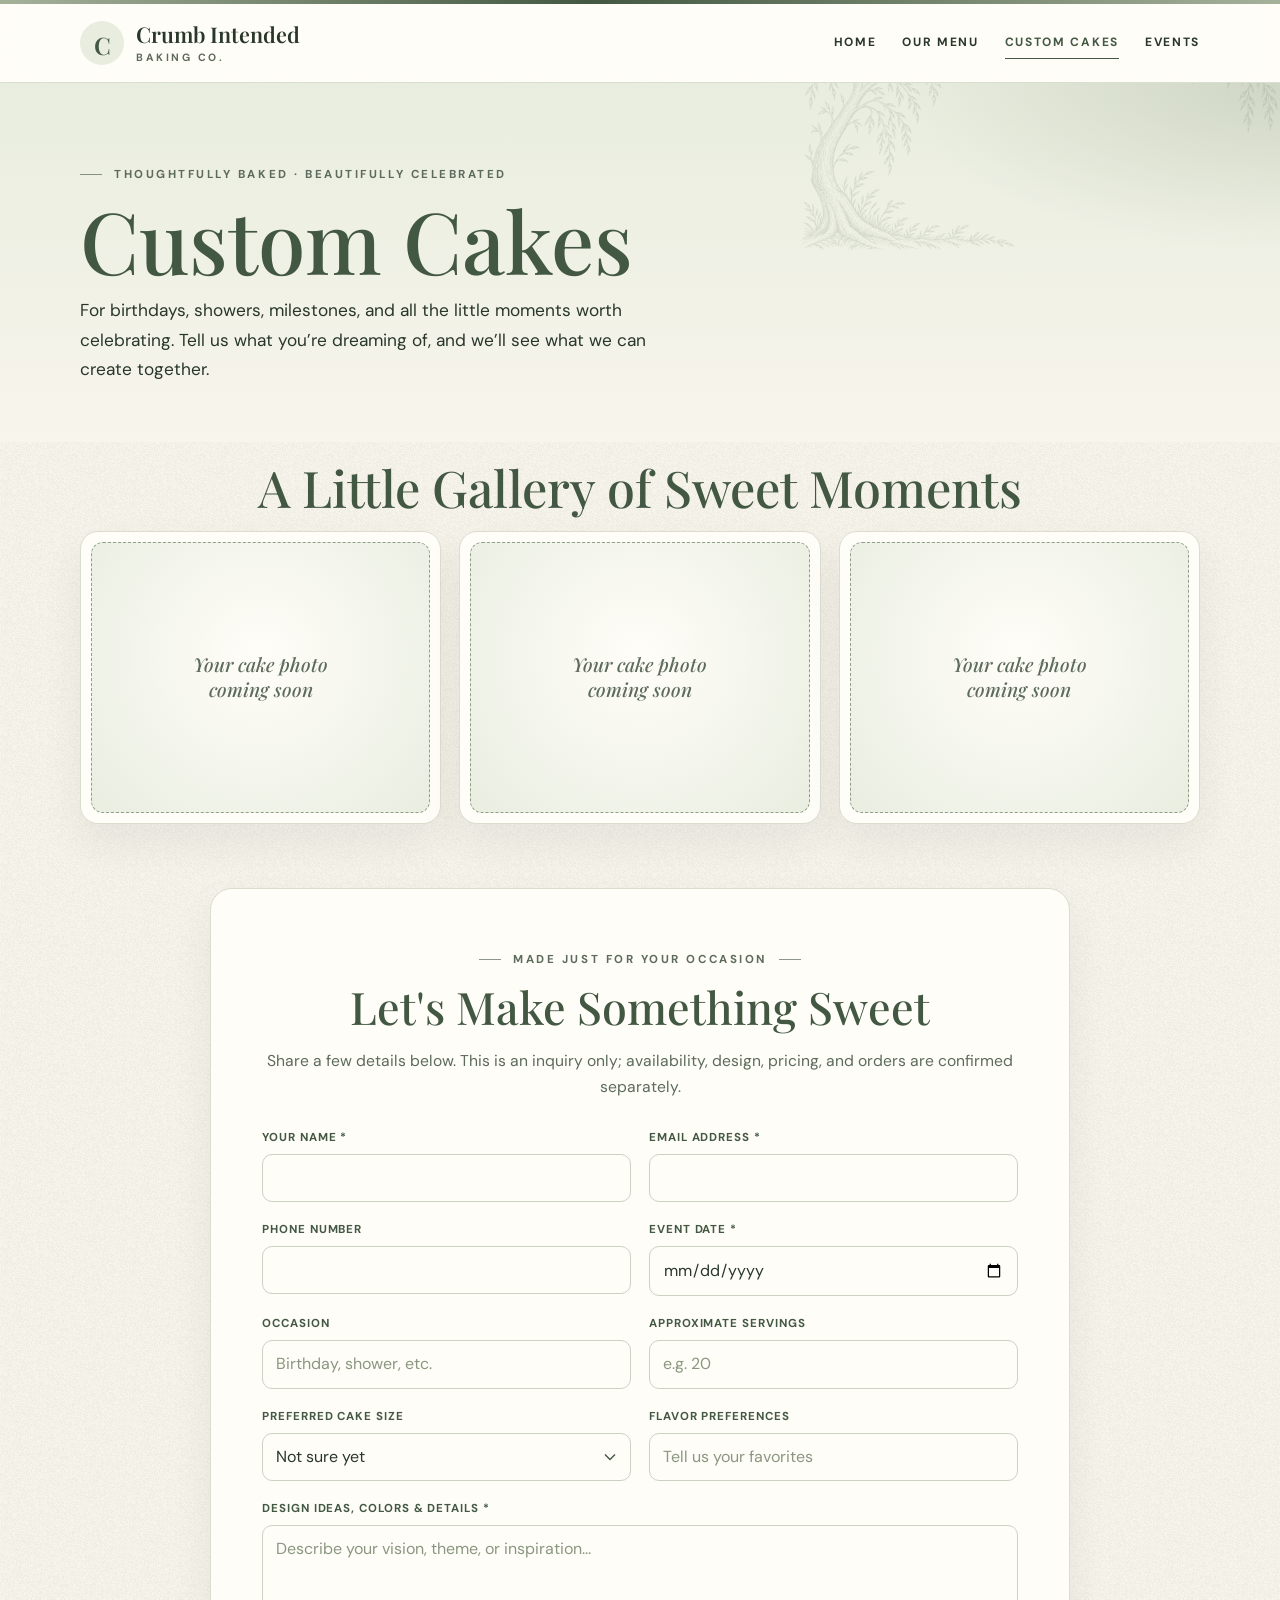
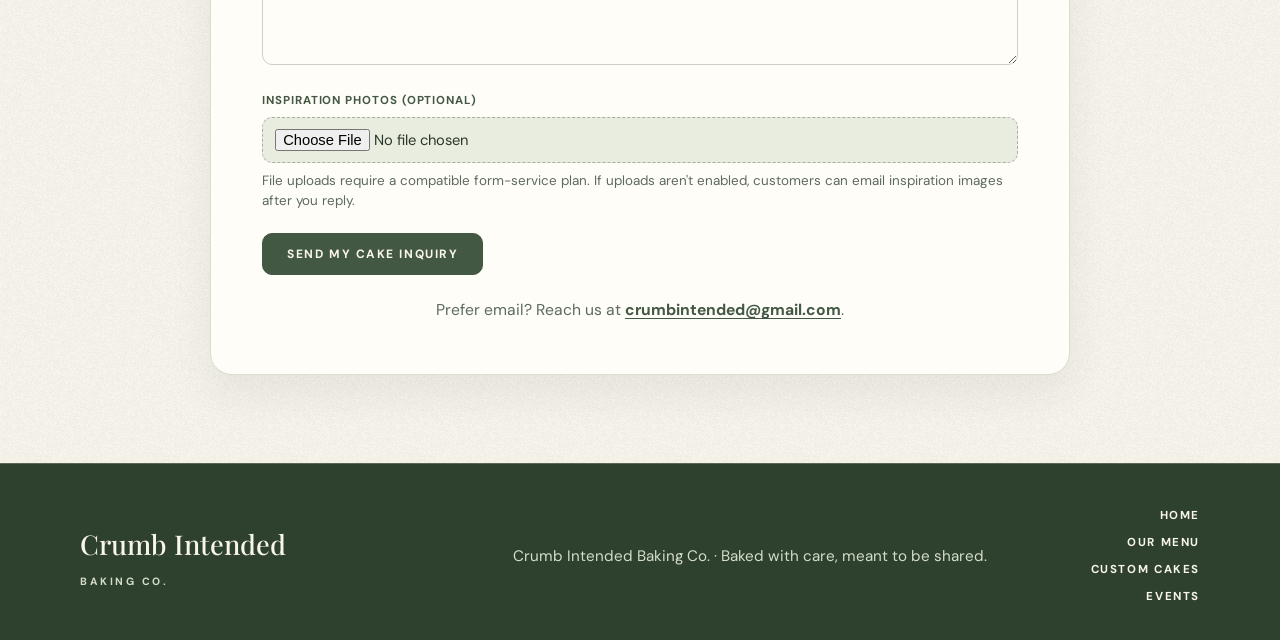
==== commit 123ec9f3: "Restore the original willow wrap and Playfair type. Put the home willow back behind the centered hea" ====
--- a/custom-cakes.html
+++ b/custom-cakes.html
@@ -9,7 +9,7 @@
 <link rel="icon" href="assets/favicon.svg" type="image/svg+xml">
 <link rel="preconnect" href="https://fonts.googleapis.com">
 <link rel="preconnect" href="https://fonts.gstatic.com" crossorigin>
-<link href="https://fonts.googleapis.com/css2?family=DM+Sans:ital,opsz,wght@0,9..40,400;0,9..40,500;0,9..40,600;0,9..40,700;1,9..40,400&family=Fraunces:ital,opsz,wght@0,9..144,500;0,9..144,600;1,9..144,500&display=swap" rel="stylesheet">
+<link href="https://fonts.googleapis.com/css2?family=DM+Sans:ital,wght@0,400;0,500;0,600;0,700;1,400&family=Playfair+Display:ital,wght@0,400;0,500;0,600;1,500&display=swap" rel="stylesheet">
 <link rel="stylesheet" href="styles.css">
 </head>
 <body>
--- a/styles.css
+++ b/styles.css
@@ -121,9 +121,8 @@
   border-radius: 50%;
   background: var(--mist);
   color: var(--olive);
-  font-family: Fraunces, Georgia, serif;
-  font-style: italic;
-  font-weight: 500;
+  font-family: "Playfair Display", Georgia, serif;
+  font-weight: 600;
   font-size: 1.5rem;
   line-height: 1;
   padding-top: 3px;
@@ -131,11 +130,10 @@
 }
 
 .brand-text {
-  font-family: Fraunces, Georgia, serif;
-  font-weight: 500;
-  font-size: 1.48rem;
-  line-height: 0.95;
-  letter-spacing: -0.03em;
+  font-family: "Playfair Display", Georgia, serif;
+  font-weight: 600;
+  font-size: 1.35rem;
+  line-height: 1.15;
 }
 
 .brand-text small {
@@ -262,9 +260,8 @@
 }
 
 h1, h2, h3 {
-  font-family: Fraunces, Georgia, serif;
+  font-family: "Playfair Display", Georgia, serif;
   font-weight: 500;
-  letter-spacing: -0.03em;
   color: var(--ink);
 }
 
@@ -338,63 +335,67 @@
   transition: border-color 0.2s ease, transform 0.2s ease;
 }
 
-/* Hero */
+/* Hero — willow is decorative art wrapped around the centered headline,
+   in the same position as the original home page. */
 
 .hero {
   position: relative;
   overflow: hidden;
-  background:
-    radial-gradient(680px 460px at 8% 55%, rgba(166, 177, 154, 0.34), transparent 68%),
-    linear-gradient(180deg, #f3efe4 0%, var(--cream) 78%);
-}
-
-.hero-layout {
+  padding: 100px 0 110px;
+  text-align: center;
+  background: var(--cream);
+}
+
+.willow-tree {
+  position: absolute;
+  width: 1090px;
+  max-width: none;
+  height: auto;
+  transform: scale(1.35);
+  transform-origin: left center;
+  left: 0;
+  top: 70px;
+  opacity: 0.35;
+  pointer-events: none;
+  user-select: none;
+  z-index: 0;
+}
+
+.hero .wrap {
   position: relative;
   z-index: 1;
-  display: grid;
-  grid-template-columns: minmax(0, 1fr) minmax(300px, 560px);
-  align-items: center;
-  gap: 12px 36px;
-  padding: 42px 0 68px;
-}
-
-.hero-art { min-width: 0; }
-
-.willow {
-  display: block;
-  width: calc(100% + max(0px, (100vw - 1120px) / 2 - 20px));
-  max-width: none;
-  height: auto;
-  margin-left: calc(-1 * max(0px, (100vw - 1120px) / 2 - 20px));
-  pointer-events: none;
-  user-select: none;
-}
-
-.hero-copy { position: relative; }
+}
+
+.hero .eyebrow::after {
+  content: "";
+  width: 22px;
+  height: 1px;
+  background: currentColor;
+  opacity: 0.7;
+}
 
 .hero h1 {
-  margin: 0 0 18px;
-  font-size: clamp(2.9rem, 4.3vw, 4.35rem);
-  line-height: 0.98;
+  max-width: 850px;
+  margin: 18px auto;
+  font-size: clamp(44px, 7vw, 84px);
+  line-height: 1.13;
   color: var(--ink);
 }
 
-.hero h1 .line-soft {
-  display: block;
-  font-style: italic;
-  font-weight: 500;
-  color: var(--olive);
-}
-
-.hero .lede { color: var(--ink); }
-
-.hero-copy > * {
+.hero .lede {
+  margin-inline: auto;
+  color: var(--ink);
+}
+
+.hero .actions { justify-content: center; }
+
+.hero .wrap > * {
   animation: rise 0.75s ease both;
 }
 
-.hero-copy > *:nth-child(2) { animation-delay: 0.08s; }
-.hero-copy > *:nth-child(3) { animation-delay: 0.16s; }
-.hero-copy > *:nth-child(4) { animation-delay: 0.24s; }
+.hero .wrap > *:nth-child(2) { animation-delay: 0.08s; }
+.hero .wrap > *:nth-child(3) { animation-delay: 0.16s; }
+.hero .wrap > *:nth-child(4) { animation-delay: 0.24s; }
 
 @keyframes rise {
   from { opacity: 0; transform: translateY(12px); }
@@ -442,7 +443,7 @@
 }
 
 .card-index {
-  font-family: Fraunces, Georgia, serif;
+  font-family: "Playfair Display", Georgia, serif;
   font-style: italic;
   font-size: 1.35rem;
   color: var(--sage-deep);
@@ -516,6 +517,23 @@
   opacity: 0.2;
   pointer-events: none;
   user-select: none;
+}
+
+/* Menu: a stronger sage-to-cream fade than the other page heroes. */
+.menu-page main {
+  background:
+    radial-gradient(920px 480px at 88% -8%, rgba(166, 177, 154, 0.9), transparent 62%),
+    linear-gradient(180deg, #a6b19a 0%, #c5d0bc 18%, #dce4d2 42%, #e8eddf 66%, #f8f5ec 100%);
+}
+
+.menu-page .page-hero {
+  background: none;
+  padding-bottom: 28px;
+}
+
+.menu-page .page-hero .eyebrow,
+.menu-page .page-hero h1 {
+  color: var(--ink);
 }
 
 .page-hero h1 {
@@ -634,7 +652,7 @@
   background:
     radial-gradient(circle at 50% 42%, rgba(255, 253, 248, 0.95), rgba(232, 237, 223, 0.95));
   color: var(--sage-deep);
-  font-family: Fraunces, Georgia, serif;
+  font-family: "Playfair Display", Georgia, serif;
   font-style: italic;
   font-weight: 500;
   font-size: 1.2rem;
@@ -784,7 +802,7 @@
   margin-top: 18px !important;
   padding-top: 16px;
   border-top: 1px solid var(--line);
-  font-family: Fraunces, Georgia, serif;
+  font-family: "Playfair Display", Georgia, serif;
   font-style: italic;
   font-size: 1.35rem;
   line-height: 1.35;
@@ -833,10 +851,9 @@
 
 .footer-name {
   margin: 0;
-  font-family: Fraunces, Georgia, serif;
+  font-family: "Playfair Display", Georgia, serif;
   font-size: 1.7rem;
   font-weight: 500;
-  letter-spacing: -0.03em;
   color: var(--cream);
 }
 
@@ -930,19 +947,6 @@
 /* Responsive */
 
 @media (max-width: 980px) {
-  .hero-layout {
-    display: block;
-    min-height: 0;
-    padding: 8px 0 56px;
-  }
-
-  .hero-art { margin: 0 0 8px; }
-
-  .willow {
-    width: 100%;
-    margin-left: 0;
-  }
-
   .announcement { grid-template-columns: 1fr; }
 
   .announcement-body {
@@ -998,7 +1002,11 @@
 
   .section { padding: 64px 0; }
 
+  .hero { padding: 75px 0; }
+
   .page-hero { padding: 48px 0 40px; }
+
+  .menu-page .page-hero { padding-bottom: 12px; }
 
   .page-hero-willow { width: 320px; opacity: 0.16; }
 
@@ -1025,7 +1033,6 @@
     clip: rect(0 0 0 0);
   }
 
-  .hero h1 { font-size: clamp(2.7rem, 12vw, 3.4rem); }
 }
 
 @media (prefers-reduced-motion: reduce) {
